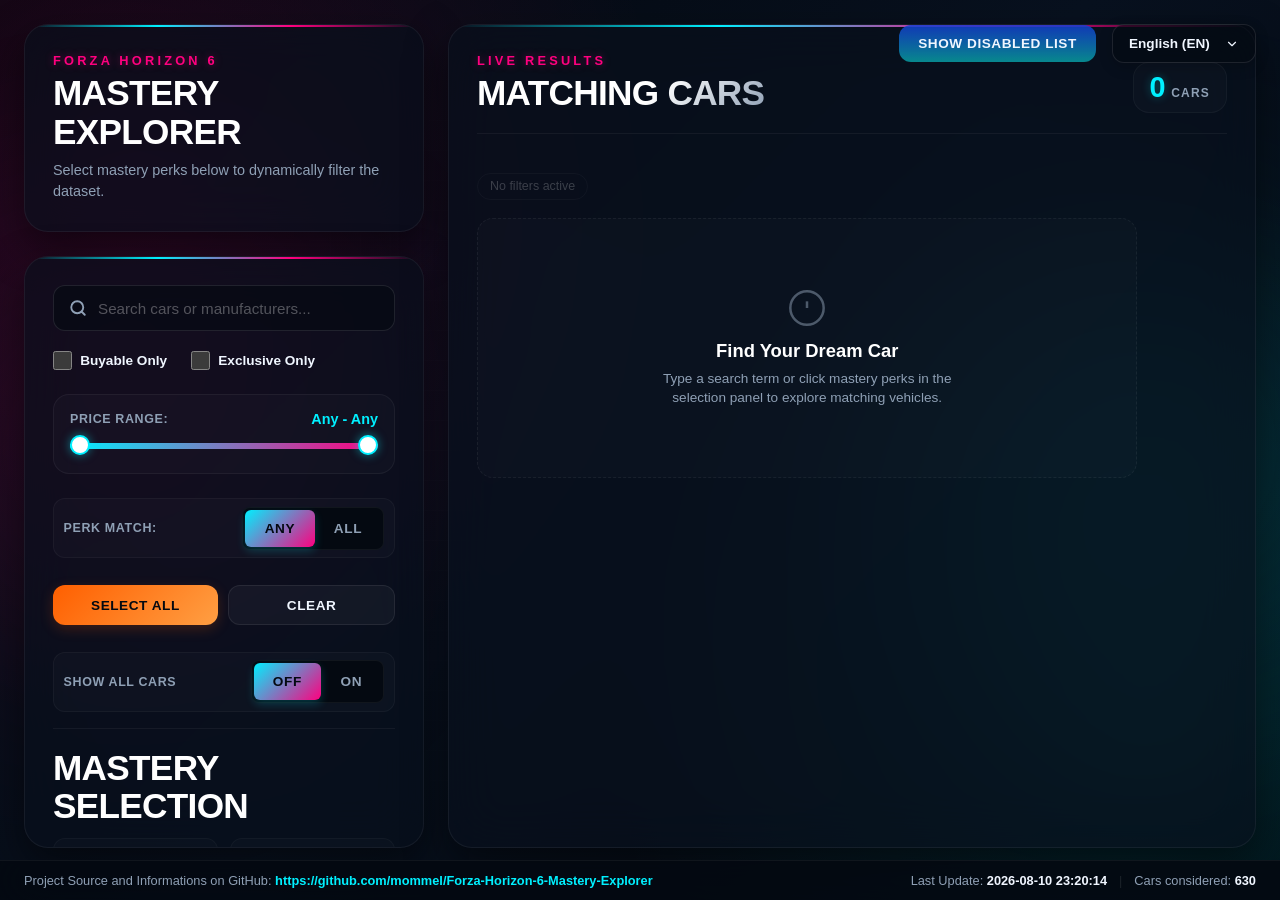
==== index.html @ d66e8a47 "data updated" ====
<!DOCTYPE html>
<html lang="en">

<head>
  <meta charset="UTF-8">
  <meta name="viewport" content="width=device-width, initial-scale=1.0">
  <title data-i18n="ui.appTitle">Forza Horizon 6 Mastery Explorer</title>
  <script>
    (function () {
      var isMobileUA = /Mobi|Android|iPhone|iPad|iPod/i.test(navigator.userAgent);
      var isMobilePage = window.location.pathname.indexOf('index_mobile.html') !== -1;

      var searchParams = new URLSearchParams(window.location.search);
      if (searchParams.has('forceDesktop')) {
        sessionStorage.setItem('forceMode', 'desktop');
      } else if (searchParams.has('forceMobile')) {
        sessionStorage.setItem('forceMode', 'mobile');
      }
      var forceMode = sessionStorage.getItem('forceMode');

      if (isMobileUA && !isMobilePage && forceMode !== 'desktop') {
        var newUrl = window.location.pathname;
        if (newUrl.indexOf('index.html') !== -1) {
          newUrl = newUrl.replace('index.html', 'index_mobile.html');
        } else {
          newUrl = newUrl + (newUrl.endsWith('/') ? '' : '/') + 'index_mobile.html';
        }
        window.location.replace(newUrl + window.location.search);
      } else if (!isMobileUA && isMobilePage && forceMode !== 'mobile') {
        var newUrl = window.location.pathname.replace('index_mobile.html', 'index.html');
        window.location.replace(newUrl + window.location.search);
      }
    })();
  </script>
  <style>
:root {
  color-scheme: dark;
  --bg: #040911;
  --bg-panel: rgba(8, 16, 28, 0.65);
  --bg-card: rgba(14, 28, 48, 0.45);
  --bg-tile: rgba(20, 38, 64, 0.5);
  --border-light: rgba(0, 240, 255, 0.1);
  --border-strong: rgba(0, 240, 255, 0.25);
  --text: #f0f6ff;
  --muted: #8fa0b5;
  --neon-orange: #ff5f00;
  --neon-orange-rgb: 255, 95, 0;
  --neon-cyan: #00f0ff;
  --neon-cyan-rgb: 0, 240, 255;
  --neon-pink: #ff007f;
  --neon-pink-rgb: 255, 0, 127;
  --gold: #ffcc00;

  --shadow: 0 16px 40px rgba(0, 0, 0, 0.5);
  --neon-glow-cyan: 0 0 15px rgba(0, 240, 255, 0.35);
  --neon-glow-orange: 0 0 15px rgba(255, 95, 0, 0.35);
  --neon-glow-pink: 0 0 15px rgba(255, 0, 127, 0.35);

  --radius-xl: 24px;
  --radius-lg: 16px;
  --radius-md: 12px;
  --radius-sm: 8px;
  --selection-width: 400px;
  --card-padding: 1.15rem;
  --mastery-width: 170px;
  --card-width: calc(var(--mastery-width) + (var(--card-padding) * 2));
}

* {
  box-sizing: border-box;
  margin: 0;
  padding: 0;
}

body {
  font-family: 'Inter', -apple-system, BlinkMacSystemFont, "Segoe UI", Roboto, sans-serif;
  background-color: var(--bg);
  background-image:
    radial-gradient(circle at 10% 20%, rgba(255, 0, 127, 0.12) 0%, transparent 40%),
    radial-gradient(circle at 90% 80%, rgba(0, 240, 255, 0.12) 0%, transparent 40%),
    linear-gradient(135deg, #03070d 0%, #08111f 50%, #03070d 100%);
  color: var(--text);
  height: 100vh;
  min-height: 100vh;
  overflow: hidden;
  position: relative;
  display: flex;
  flex-direction: column;
}

/* Carbon grid texture background */
body::before {
  content: "";
  position: fixed;
  inset: 0;
  background:
    linear-gradient(rgba(255, 255, 255, 0.015) 1px, transparent 1px),
    linear-gradient(90deg, rgba(255, 255, 255, 0.015) 1px, transparent 1px);
  background-size: 30px 30px;
  mask-image: radial-gradient(circle at center, black, transparent 80%);
  pointer-events: none;
  z-index: 1;
}

/* Ambient glow blobs */
.background-glow {
  position: fixed;
  width: 45rem;
  height: 45rem;
  border-radius: 50%;
  filter: blur(100px);
  opacity: 0.25;
  pointer-events: none;
  z-index: 0;
  animation: float-glow 20s infinite alternate ease-in-out;
}

.background-glow-left {
  left: -15rem;
  top: 10%;
  background: radial-gradient(circle, rgba(255, 0, 127, 0.5) 0%, transparent 70%);
}

.background-glow-right {
  right: -15rem;
  bottom: 10%;
  background: radial-gradient(circle, rgba(0, 240, 255, 0.5) 0%, transparent 70%);
  animation-delay: -10s;
}

@keyframes float-glow {
  0% {
    transform: translate(0, 0) scale(1);
  }

  100% {
    transform: translate(50px, 30px) scale(1.1);
  }
}

/* Main Layout Shell */
.app-shell {
  position: relative;
  z-index: 2;
  display: grid;
  grid-template-columns: var(--selection-width) minmax(0, 1fr);
  gap: 1.5rem;
  flex: 1;
  min-height: 0;
  padding: 1.5rem 1.5rem 0.75rem 1.5rem;
  box-sizing: border-box;
}

/* Glassmorphic Panel Design */
.panel {
  position: relative;
  background: var(--bg-panel);
  backdrop-filter: blur(25px);
  -webkit-backdrop-filter: blur(25px);
  border: 1px solid rgba(255, 255, 255, 0.06);
  border-radius: var(--radius-xl);
  box-shadow: var(--shadow);
  overflow: hidden;
  display: flex;
  flex-direction: column;
  height: 100%;
  min-height: 0;
}

/* Premium gradient top-glow line on panels */
.panel::before {
  content: "";
  position: absolute;
  top: 0;
  left: 0;
  right: 0;
  height: 2px;
  background: linear-gradient(90deg, transparent, var(--neon-cyan), var(--neon-pink), transparent);
  pointer-events: none;
}

.head-panel {
  padding: 1.75rem;
  height: auto;
}

.head-panel .panel-header {
  margin-bottom: 0;
}

.selection-panel {
  padding: 1.75rem;
}

.output-panel {
  padding: 1.75rem 1.75rem 1.5rem 1.75rem;
}

@media (min-width: 981px) {
  .app-shell {
    grid-template-rows: auto minmax(0, 1fr);
  }
  .head-panel {
    grid-column: 1;
    grid-row: 1;
  }
  .selection-panel {
    grid-column: 1;
    grid-row: 2;
  }
  .output-panel {
    grid-column: 2;
    grid-row: 1 / span 2;
  }
}

/* Typography */
.panel-header {
  margin-bottom: 1.25rem;
}

.eyebrow {
  font-family: 'Outfit', sans-serif;
  font-size: 0.8rem;
  font-weight: 800;
  text-transform: uppercase;
  letter-spacing: 0.25em;
  color: var(--neon-pink);
  margin-bottom: 0.4rem;
  text-shadow: 0 0 8px rgba(255, 0, 127, 0.4);
}

h1,
h2 {
  font-family: 'Outfit', sans-serif;
  font-weight: 900;
  font-size: 2.2rem;
  line-height: 1.1;
  letter-spacing: -0.02em;
  text-transform: uppercase;
  background: linear-gradient(135deg, #ffffff 60%, var(--muted));
  -webkit-background-clip: text;
  -webkit-text-fill-color: transparent;
}

.panel-copy {
  font-size: 0.9rem;
  color: var(--muted);
  line-height: 1.5;
  margin-top: 0.5rem;
}

/* Search Bar styling */
.search-container {
  position: relative;
  margin-bottom: 1.25rem;
}

.search-container input {
  width: 100%;
  padding: 0.85rem 1rem 0.85rem 2.75rem;
  border-radius: var(--radius-md);
  border: 1px solid rgba(255, 255, 255, 0.1);
  background: rgba(4, 9, 17, 0.6);
  color: var(--text);
  font-family: inherit;
  font-size: 0.95rem;
  transition: all 0.25s ease;
}

.search-container input:focus {
  outline: none;
  border-color: var(--neon-cyan);
  box-shadow: 0 0 0 1px var(--neon-cyan), 0 0 15px rgba(0, 240, 255, 0.15);
  background: rgba(8, 16, 28, 0.8);
}

.search-container input::placeholder {
  color: rgba(255, 255, 255, 0.3);
}

.search-icon {
  position: absolute;
  left: 1rem;
  top: 50%;
  transform: translateY(-50%);
  color: var(--muted);
  pointer-events: none;
  transition: color 0.25s ease;
}

.search-container input:focus+.search-icon {
  color: var(--neon-cyan);
  filter: drop-shadow(0 0 4px rgba(0, 240, 255, 0.4));
}

/* Toolbar Controls Section */
.toolbar-section {
  display: flex;
  flex-direction: column;
  gap: 0.85rem;
  margin-bottom: 1.25rem;
  padding-bottom: 1rem;
  border-bottom: 1px solid rgba(255, 255, 255, 0.05);
}

/* Filter Mode Toggle (ANY vs ALL) */
.filter-mode-container {
  display: flex;
  justify-content: space-between;
  align-items: center;
  background: rgba(255, 255, 255, 0.02);
  border: 1px solid rgba(255, 255, 255, 0.04);
  padding: 0.45rem 0.6rem;
  border-radius: var(--radius-md);
}

.mode-label {
  font-family: 'Outfit', sans-serif;
  font-weight: 700;
  font-size: 0.78rem;
  text-transform: uppercase;
  color: var(--muted);
  letter-spacing: 0.05em;
}

.toggle-group {
  display: flex;
  background: #040911;
  padding: 2px;
  border-radius: var(--radius-sm);
  border: 1px solid rgba(255, 255, 255, 0.05);
}

.toggle-button {
  background: transparent;
  border: none;
  color: var(--muted);
  padding: 0.7rem 1.2rem;
  font-family: 'Outfit', sans-serif;
  font-weight: 800;
  font-size: 0.85rem;
  text-transform: uppercase;
  letter-spacing: 0.05em;
  border-radius: calc(var(--radius-sm) - 2px);
  cursor: pointer;
  transition: all 0.2s cubic-bezier(0.4, 0, 0.2, 1);
}

.toggle-button.active {
  background: linear-gradient(135deg, var(--neon-cyan), var(--neon-pink));
  color: #040911;
  box-shadow: 0 4px 10px rgba(0, 240, 255, 0.2);
}

/* Selection Buttons (Select All / Clear) */
.selection-toolbar {
  display: flex;
  gap: 0.65rem;
}

.toolbar-button {
  flex: 1;
  border: none;
  outline: none;
  font-family: 'Outfit', sans-serif;
  font-weight: 800;
  font-size: 0.85rem;
  text-transform: uppercase;
  letter-spacing: 0.04em;
  padding: 0.7rem;
  border-radius: var(--radius-md);
  cursor: pointer;
  transition: all 0.2s ease;
  background: linear-gradient(135deg, var(--neon-orange), #ff9f43);
  color: #040911;
  box-shadow: 0 4px 14px rgba(255, 95, 0, 0.2);
}

.toolbar-button:hover {
  transform: translateY(-1.5px);
  box-shadow: 0 6px 18px rgba(255, 95, 0, 0.35);
}

.toolbar-button-secondary {
  background: rgba(255, 255, 255, 0.04);
  border: 1px solid rgba(255, 255, 255, 0.08);
  color: var(--text);
  box-shadow: none;
}

.toolbar-button-secondary:hover {
  background: rgba(255, 255, 255, 0.08);
  border-color: rgba(255, 255, 255, 0.15);
  box-shadow: none;
}

/* Selection Stats Grid */
.selection-stats {
  display: flex;
  gap: 0.75rem;
  margin-bottom: 1.25rem;
}

.stat-chip {
  flex: 1;
  padding: 0.65rem 0.85rem;
  border-radius: var(--radius-md);
  border: 1px solid rgba(255, 255, 255, 0.03);
  background: rgba(255, 255, 255, 0.015);
  display: flex;
  flex-direction: column;
}

.stat-label {
  font-size: 0.75rem;
  color: var(--muted);
  margin-bottom: 0.15rem;
}

.stat-chip strong {
  font-family: 'Outfit', sans-serif;
  font-size: 1.4rem;
  font-weight: 800;
  color: var(--text);
}

/* Perk Selection Icons Grid */
.icon-grid {
  display: grid;
  grid-template-columns: repeat(2, minmax(0, 1fr));
  gap: 0.75rem;
  flex: 1 1 0%;
  min-height: 0;
  overflow-y: auto;
  padding-right: 0.5rem;
  align-content: start;
}

.icon-button {
  position: relative;
  display: flex;
  flex-direction: column;
  border: 1px solid rgba(255, 255, 255, 0.04);
  border-radius: var(--radius-lg);
  background: var(--bg-card);
  color: var(--text);
  text-align: left;
  padding: 0.75rem;
  cursor: pointer;
  transition: all 0.25s cubic-bezier(0.4, 0, 0.2, 1);
  animation: slide-in-element 0.4s ease both;
  touch-action: manipulation;
  -webkit-tap-highlight-color: transparent;
}

.icon-button::before {
  content: "";
  position: absolute;
  inset: 0;
  border-radius: inherit;
  border: 1px solid transparent;
  pointer-events: none;
  transition: all 0.25s ease;
}

@media (hover: hover) {
  .icon-button:hover {
    transform: translateY(-2px);
    background: rgba(20, 38, 64, 0.35);
    box-shadow: 0 8px 24px rgba(0, 0, 0, 0.3);
  }

  .icon-button:hover::before {
    border-color: rgba(0, 240, 255, 0.2);
  }
}

.icon-button:active {
  transform: scale(0.98);
}

.icon-button:active::before {
  border-color: rgba(255, 95, 0, 0.5);
}

/* Active buttons in Left Selection grid */
.icon-button.active {
  background: linear-gradient(180deg, rgba(255, 95, 0, 0.12), rgba(255, 0, 127, 0.05)), var(--bg-card);
  box-shadow: 0 10px 25px rgba(255, 95, 0, 0.15);
}

.icon-button.active::before {
  border-color: var(--neon-orange);
}

.icon-button img {
  width: 100%;
  aspect-ratio: 1;
  object-fit: contain;
  border-radius: var(--radius-md);
  background: linear-gradient(180deg, rgba(255, 94, 0, 0.719), rgba(255, 0, 128, 0.61)), var(--bg-card);
  border: 1px solid rgba(255, 255, 255, 0.03);
  padding: 0.5rem;
  transition: transform 0.25s ease;
}

@media (hover: hover) {
  .icon-button:hover img {
    transform: scale(1.04);
  }
}

.icon-button.active img {
  border-color: rgba(255, 95, 0, 0.25);
  box-shadow: var(--neon-glow-orange);
}

.icon-copy {
  display: flex;
  justify-content: center;
  text-align: center;
  margin-top: 0.65rem;
  width: 100%;
}

.icon-copy>div {
  display: flex;
  flex-direction: column;
  align-items: center;
  width: 100%;
}

.icon-title {
  display: block;
  font-size: 0.82rem;
  font-weight: 700;
  line-height: 1.25;
  color: var(--text);
  min-height: 2.1rem;
  text-align: center;
}

.icon-meta {
  display: inline-block;
  margin-top: 0.4rem;
  padding: 0.15rem 0.5rem;
  border-radius: 99px;
  background: rgba(255, 255, 255, 0.03);
  border: 1px solid rgba(255, 255, 255, 0.05);
  color: var(--muted);
  font-size: 0.68rem;
  font-weight: 600;
}

.icon-button.active .icon-meta {
  background: rgba(255, 95, 0, 0.15);
  border-color: rgba(255, 95, 0, 0.2);
  color: #ffd8c2;
}

/* Output Panel Header & Stats */
.output-header {
  display: flex;
  justify-content: space-between;
  align-items: flex-end;
  gap: 1rem;
  border-bottom: 1px solid rgba(255, 255, 255, 0.05);
  padding-bottom: 1.25rem;
}

.results-summary {
  display: flex;
  align-items: baseline;
  gap: 0.35rem;
  background: rgba(255, 255, 255, 0.02);
  border: 1px solid rgba(255, 255, 255, 0.04);
  padding: 0.5rem 1rem;
  border-radius: var(--radius-lg);
}

.results-summary span {
  font-family: 'Outfit', sans-serif;
  font-size: 1.8rem;
  font-weight: 900;
  color: var(--neon-cyan);
  text-shadow: 0 0 10px rgba(0, 240, 255, 0.3);
}

.results-summary small {
  font-family: 'Outfit', sans-serif;
  font-size: 0.75rem;
  font-weight: 700;
  text-transform: uppercase;
  color: var(--muted);
  letter-spacing: 0.1em;
}

/* Filter Chips Area */
.active-filters {
  display: flex;
  flex-wrap: wrap;
  gap: 0.45rem;
  margin: 1rem 0;
  min-height: 2rem;
  align-items: center;
}

.filter-chip {
  display: inline-flex;
  align-items: center;
  gap: 0.45rem;
  padding: 0.35rem 0.75rem;
  border-radius: 99px;
  font-size: 0.78rem;
  font-weight: 600;
  font-family: inherit;
  border: 1px solid transparent;
  transition: all 0.2s ease;
}

.filter-chip.empty-hint {
  background: transparent;
  border-color: rgba(255, 255, 255, 0.03);
  color: rgba(255, 255, 255, 0.2);
  font-weight: 400;
}

.filter-chip.active-chip {
  background: rgba(0, 240, 255, 0.06);
  border-color: rgba(0, 240, 255, 0.15);
  color: #d1f8ff;
  cursor: pointer;
}

.filter-chip.search-chip {
  background: rgba(255, 0, 127, 0.06);
  border-color: rgba(255, 0, 127, 0.15);
  color: #ffdceb;
}

.filter-chip.active-chip:hover {
  background: rgba(0, 240, 255, 0.15);
  border-color: rgba(0, 240, 255, 0.3);
  transform: translateY(-1px);
}

.filter-chip.search-chip:hover {
  background: rgba(255, 0, 127, 0.15);
  border-color: rgba(255, 0, 127, 0.3);
}

.remove-filter-btn {
  font-size: 1rem;
  font-weight: bold;
  color: var(--muted);
  display: inline-block;
  line-height: 1;
}

.filter-chip.active-chip:hover .remove-filter-btn {
  color: #ffffff;
}

/* Results Grid Scroll Container */
.results-grid {
  display: grid;
  grid-template-columns: repeat(auto-fill, var(--card-width));
  gap: 1.25rem;
  flex: 1 1 0%;
  min-height: 0;
  overflow-y: auto;
  padding-right: 0.5rem;
  align-content: start;
}

.manufacturer-header {
  grid-column: 1 / -1;
  margin-top: 2.25rem;
  margin-bottom: 1.25rem;
  display: flex;
  flex-direction: column;
  gap: 0.5rem;
}

.manufacturer-header:first-of-type {
  margin-top: 0.75rem;
}

.manufacturer-title {
  font-family: 'Outfit', sans-serif;
  font-size: 2rem;
  font-weight: 900;
  text-transform: uppercase;
  color: #ffffff;
}

.manufacturer-underline {
  height: 8px;
  background-color: #ffffff;
  width: calc(3 * var(--card-width) + 2.5rem);
  max-width: 100%;
  border-radius: 4px;
}

/* Car Cards */
.car-card {
  display: flex;
  flex-direction: column;
  justify-content: space-between;
  width: var(--card-width);
  border-radius: var(--radius-lg);
  border: 1px solid rgba(255, 255, 255, 0.04);
  background: linear-gradient(180deg, rgba(255, 255, 255, 0.02) 0%, transparent 100%), var(--bg-card);
  padding: var(--card-padding);
  position: relative;
  transition: all 0.25s cubic-bezier(0.4, 0, 0.2, 1);
  animation: slide-in-element 0.35s ease both;
  box-sizing: border-box;
}

.car-card::before {
  content: "";
  position: absolute;
  inset: 0;
  border-radius: inherit;
  border: 1px solid transparent;
  pointer-events: none;
  transition: all 0.25s ease;
}

.car-card:hover {
  transform: scale(1.02);
  box-shadow: 0 12px 30px rgba(0, 0, 0, 0.4);
  background: var(--bg-tile);
}

.car-card:hover::before {
  border-color: rgba(255, 255, 255, 0.08);
}

/* Layout split inside car card */
.car-card-info {
  margin-bottom: 1.15rem;
}

.car-year {
  font-family: 'Outfit', sans-serif;
  font-weight: 800;
  font-size: 0.85rem;
  color: #ffd8c2;
  text-align: right;
  margin-top: 0.35rem;
}

.car-name {
  font-family: 'Outfit', sans-serif;
  font-weight: 700;
  font-size: 1.15rem;
  letter-spacing: -0.01em;
  color: #ffffff;
  line-height: 1.25;
}

/* Mastery grid section inside card */
.car-masteries-container {
  border-top: 1px solid rgba(255, 255, 255, 0.05);
  padding-top: 0.85rem;
}

.mastery-grid-title {
  font-family: 'Outfit', sans-serif;
  font-size: 0.68rem;
  font-weight: 800;
  text-transform: uppercase;
  color: var(--muted);
  letter-spacing: 0.08em;
  margin-bottom: 0.65rem;
}

/* 4x4 interactive grid style */
.car-masteries {
  display: grid;
  grid-template-columns: repeat(4, minmax(0, 1fr));
  gap: 6px;
  width: var(--mastery-width);
}

.mastery-slot {
  aspect-ratio: 1;
  border-radius: var(--radius-sm);
  display: flex;
  align-items: center;
  justify-content: center;
  position: relative;
  transition: all 0.2s cubic-bezier(0.4, 0, 0.2, 1);
  box-sizing: border-box;
  min-width: 0;
  overflow: hidden;
}

.mastery-slot.empty-slot {
  background: rgba(255, 255, 255, 0.01);
  border: 1px dashed rgba(255, 255, 255, 0.04);
}

.mastery-slot.empty-slot .empty-dot {
  width: 3px;
  height: 3px;
  background-color: rgba(255, 255, 255, 0.1);
  border-radius: 50%;
}

.mastery-slot.occupied {
  background: rgba(255, 255, 255, 0.85);
  border: 1px solid rgba(255, 255, 255, 0.3);
  cursor: pointer;
  box-shadow: inset 0 1px 2px rgba(255, 255, 255, 0.5), 0 2px 4px rgba(0, 0, 0, 0.1);
}

.mastery-slot.occupied img {
  width: 80%;
  height: 80%;
  object-fit: contain;
  padding: 2px;
  opacity: 0.8;
  transition: all 0.2s ease;
}

/* Highlight matching perks */
.mastery-slot.occupied.active {
  background: #ffd8c2;
  border-color: var(--neon-orange);
  box-shadow: 0 0 12px rgba(255, 95, 0, 0.4), inset 0 1px 2px rgba(255, 255, 255, 0.6);
}

.mastery-slot.occupied.active img {
  opacity: 1;
}

.mastery-slot.occupied:hover {
  transform: scale(1.12);
  z-index: 5;
  background: #ffffff;
  border-color: rgba(255, 255, 255, 0.5);
  box-shadow: 0 4px 10px rgba(0, 0, 0, 0.2);
}

.mastery-slot.occupied.active:hover {
  background: #ffc4a3;
  border-color: var(--neon-orange);
  box-shadow: 0 0 16px rgba(255, 95, 0, 0.6);
}

.mastery-slot.occupied:hover img {
  opacity: 1;
}

.asset-missing {
  opacity: 0.15;
}

/* Empty Welcoming State */
.empty-state {
  grid-column: 1 / -1;
  display: flex;
  align-items: center;
  justify-content: center;
  text-align: center;
  min-height: 260px;
  background: rgba(255, 255, 255, 0.015);
  border: 1px dashed rgba(255, 255, 255, 0.06);
  border-radius: var(--radius-lg);
  padding: 2rem;
}

.empty-state-content {
  display: flex;
  flex-direction: column;
  align-items: center;
  max-width: 320px;
}

.empty-state-icon {
  margin-bottom: 0.75rem;
  width: 40px;
  height: 40px;
  color: var(--muted);
  opacity: 0.5;
}

.empty-state strong {
  font-family: 'Outfit', sans-serif;
  font-size: 1.15rem;
  font-weight: 700;
  margin-bottom: 0.4rem;
  color: #ffffff;
}

.empty-state p {
  color: var(--muted);
  font-size: 0.85rem;
  line-height: 1.45;
}

/* Scrollbar Customization */
::-webkit-scrollbar {
  width: 6px;
  height: 6px;
}

::-webkit-scrollbar-thumb {
  background: rgba(255, 255, 255, 0.06);
  border-radius: 99px;
  border: 1px solid transparent;
  background-clip: padding-box;
}

::-webkit-scrollbar-thumb:hover {
  background: rgba(0, 240, 255, 0.2);
  border-radius: 99px;
}

::-webkit-scrollbar-track {
  background: transparent;
}

/* Animations */
@keyframes slide-in-element {
  from {
    opacity: 0;
    transform: translateY(15px);
  }

  to {
    opacity: 1;
    transform: translateY(0);
  }
}

/* Responsive Styles */
@media (max-width: 980px) {
  body {
    overflow: auto;
    height: auto;
  }

  .app-shell {
    grid-template-columns: 1fr;
    height: auto;
    max-height: none;
    padding: 1rem;
    gap: 1rem;
    flex: none;
  }

  .panel {
    height: auto;
    min-height: 0;
  }

  .selection-panel {
    max-height: none;
  }

  .icon-grid {
    max-height: 400px;
    overflow-y: auto;
  }

  .results-grid {
    max-height: 600px;
    overflow-y: auto;
  }

  .app-footer {
    flex-direction: column;
    gap: 0.75rem;
    text-align: center;
    padding: 1.25rem 1rem;
  }
}

@media (max-width: 600px) {
  .app-shell {
    padding: 0.75rem;
  }

  .selection-panel,
  .output-panel {
    padding: 1.25rem;
  }

  h1,
  h2 {
    font-size: 1.8rem;
  }

  .icon-grid {
    grid-template-columns: 1fr;
  }

  .results-grid {
    grid-template-columns: 1fr;
  }

  .toolbar-section {
    flex-direction: column;
  }
}

/* Footer styling */
.app-footer {
  position: relative;
  z-index: 3;
  width: 100%;
  padding: 0.75rem 1.5rem;
  background: rgba(4, 9, 17, 0.85);
  backdrop-filter: blur(25px);
  -webkit-backdrop-filter: blur(25px);
  border-top: 1px solid rgba(255, 255, 255, 0.05);
  display: flex;
  justify-content: space-between;
  align-items: center;
  font-size: 0.8rem;
  color: var(--muted);
  box-sizing: border-box;
  font-family: 'Outfit', sans-serif;
}

.app-footer a {
  color: var(--neon-cyan);
  text-decoration: none;
  font-weight: 700;
  transition: all 0.2s ease;
}

.app-footer a:hover {
  color: var(--neon-pink);
  text-shadow: 0 0 8px rgba(255, 0, 127, 0.5);
}

.footer-right {
  display: flex;
  align-items: center;
  gap: 0.75rem;
}

.footer-separator {
  color: rgba(255, 255, 255, 0.1);
}

.footer-right strong {
  color: var(--text);
}

.language-select-container {
  position: absolute;
  top: 1.5rem;
  right: 1.5rem;
  z-index: 100;
  display: flex;
  align-items: center;
  gap: 1rem;
}

.language-select-container select {
  background: rgba(4, 9, 17, 0.6);
  color: var(--text);
  border: 1px solid rgba(255, 255, 255, 0.1);
  padding: 0.7rem 1rem;
  border-radius: var(--radius-md);
  font-family: inherit;
  font-size: 0.85rem;
  font-weight: 600;
  cursor: pointer;
  outline: none;
  transition: all 0.25s ease;
  box-shadow: 0 4px 14px rgba(0, 0, 0, 0.2);
  appearance: none;
  -webkit-appearance: none;
  -moz-appearance: none;
  background-image: url("data:image/svg+xml;charset=UTF-8,%3Csvg xmlns='http://www.w3.org/2000/svg' viewBox='0 0 24 24' fill='none' stroke='%23f0f6ff' stroke-width='2' stroke-linecap='round' stroke-linejoin='round'%3E%3Cpolyline points='6 9 12 15 18 9'%3E%3C/polyline%3E%3C/svg%3E");
  background-repeat: no-repeat;
  background-position: right 1rem center;
  background-size: 1em;
  padding-right: 2.5rem;
}

.language-select-container select:focus {
  border-color: var(--neon-cyan);
  box-shadow: 0 0 0 1px var(--neon-cyan), 0 0 15px rgba(0, 240, 255, 0.15);
  background-color: rgba(8, 16, 28, 0.8);
}

/* Disabled Cars Overlay */
.panel-overlay {
  position: fixed;
  inset: 0;
  background: rgba(0, 0, 0, 0.6);
  backdrop-filter: blur(5px);
  -webkit-backdrop-filter: blur(5px);
  z-index: 100;
}

/* Hide Car Button */
.hide-car-btn {
  background: none;
  border: none;
  color: var(--muted);
  cursor: pointer;
  padding: 0.2rem;
  display: flex;
  align-items: center;
  justify-content: center;
  transition: all 0.2s ease;
}

.hide-car-btn:hover {
  color: var(--neon-pink);
  transform: scale(1.1);
}

.disabled-car-item {
  display: flex;
  align-items: center;
  justify-content: space-between;
  padding: 0.75rem 1rem;
  background: rgba(255, 255, 255, 0.03);
  border: 1px solid rgba(255, 255, 255, 0.05);
  border-radius: var(--radius-sm);
}

.disabled-car-item .unhide-btn {
  background: none;
  border: none;
  color: var(--muted);
  cursor: pointer;
  padding: 0.3rem;
  display: flex;
  align-items: center;
  justify-content: center;
  transition: all 0.2s ease;
}

.disabled-car-item .unhide-btn:hover {
  color: var(--neon-cyan);
  transform: scale(1.1);
}

.button-show-disabled-list {
  padding: 0.7rem 1.2rem;
  font-family: 'Outfit', sans-serif;
  font-weight: 800;
  font-size: 0.85rem;
  text-transform: uppercase;
  letter-spacing: 0.04em;
  border: none;
  border-radius: var(--radius-md);
  cursor: pointer;
  transition: all 0.2s ease;
  background: linear-gradient(180deg, rgba(19, 71, 241, 0.719), rgba(7, 209, 209, 0.61)), var(--bg-card);
  color: var(--text);
}

.button-show-disabled-list:hover {
  background: linear-gradient(180deg, rgba(19, 171, 241, 0.719), rgba(185, 60, 60, 0.61)), var(--bg-card);
  transform: translateY(-1.5px);
  box-shadow: 0 6px 18px rgba(19, 171, 241, 0.35);
}

/* --- Mobile Improvements --- */

/* Touch Action & Hover Fixes */
.icon-button,
.mastery-slot.occupied,
.filter-chip {
  touch-action: manipulation;
}

@media (hover: none) {
  .icon-button:hover {
    transform: none;
    background: var(--bg-card);
    box-shadow: none;
  }

  .icon-button:hover::before {
    border-color: transparent;
  }

  .icon-button:hover img {
    transform: none;
  }

  .icon-button:active {
    transform: scale(0.96);
  }

  .mastery-slot.occupied:hover {
    transform: none;
    background: rgba(255, 255, 255, 0.85);
    border-color: rgba(255, 255, 255, 0.3);
    box-shadow: inset 0 1px 2px rgba(255, 255, 255, 0.5), 0 2px 4px rgba(0, 0, 0, 0.1);
    z-index: 1;
  }

  .mastery-slot.occupied.active:hover {
    background: #ffd8c2;
    border-color: var(--neon-orange);
    box-shadow: 0 0 12px rgba(255, 95, 0, 0.4), inset 0 1px 2px rgba(255, 255, 255, 0.6);
  }

  .mastery-slot.occupied:active {
    transform: scale(0.92);
  }
}

/* Mastery Selection Title */
.mastery-selection-header {
  position: relative;
  margin-top: 0;
  padding-top: 0;
}

.mastery-selection-title {
  margin-bottom: 0.75rem;
}

/* Burger Menu Desktop (Hidden) */
.burger-menu-toggle {
  display: none !important;
}

.drawer-overlay {
  display: none !important;
}

.mobile-drawer {
  display: none !important;
}

/* Mobile Layout Overrides */
@media (max-width: 980px) {

  .app-shell {
    position: absolute;
    top: 0;
    left: 0;
    width: 100%;
    height: 100vh;
    padding: 0;
    gap: 0;
    overflow: hidden;
  }

  .burger-menu-toggle {
    display: flex !important;
    position: fixed;
    top: 1.2rem;
    right: 1.2rem;
    z-index: 90;
    background: var(--bg-panel);
    border: 1px solid rgba(255, 255, 255, 0.1);
    border-radius: var(--radius-sm);
    color: var(--text);
    padding: 0.5rem;
    cursor: pointer;
    box-shadow: var(--shadow);
    backdrop-filter: blur(10px);
  }

  /* Mobile Drawer */
  .drawer-overlay {
    display: block !important;
    position: fixed;
    inset: 0;
    background: rgba(0, 0, 0, 0.7);
    backdrop-filter: blur(5px);
    z-index: 105;
    opacity: 0;
    pointer-events: none;
    transition: opacity 0.3s ease;
  }

  .drawer-overlay.open {
    opacity: 1;
    pointer-events: auto;
  }

  .mobile-drawer {
    display: flex !important;
    flex-direction: column;
    position: fixed;
    top: 0;
    left: 0;
    bottom: 0;
    width: 85%;
    max-width: 350px;
    background: var(--bg-panel);
    border-right: 1px solid rgba(255, 255, 255, 0.1);
    z-index: 110;
    transform: translateX(-100%);
    transition: transform 0.3s cubic-bezier(0.4, 0, 0.2, 1);
    box-shadow: var(--shadow);
    backdrop-filter: blur(25px);
  }

  .mobile-drawer.open {
    transform: translateX(0);
  }

  .drawer-header {
    display: flex;
    justify-content: space-between;
    align-items: center;
    padding: 1.5rem;
    border-bottom: 1px solid rgba(255, 255, 255, 0.05);
  }

  .close-drawer-btn {
    background: none;
    border: none;
    color: var(--muted);
    font-size: 2rem;
    cursor: pointer;
    line-height: 1;
  }

  .drawer-content {
    flex: 1;
    overflow-y: auto;
    padding: 1.5rem;
    display: flex;
    flex-direction: column;
    gap: 1.5rem;
  }

  .drawer-content .language-select-container {
    position: relative;
    top: 0;
    right: 0;
    display: flex;
    flex-direction: column;
    gap: 1rem;
    margin-bottom: 1rem;
  }

  .drawer-content .language-select-container select {
    width: 100%;
  }

  .drawer-content .app-footer {
    background: transparent;
    border: none;
    padding: 0;
    backdrop-filter: none;
    align-items: flex-start;
    text-align: left;
    margin-top: auto;
  }

  .drawer-content .footer-right {
    flex-direction: column;
    align-items: flex-start;
    gap: 0.5rem;
  }

  .drawer-content .footer-separator {
    display: none;
  }

  /* Accordion Panel Layout */
  .panel {
    border-radius: 0;
    border-left: none;
    border-right: none;
    border-bottom: 1px solid rgba(255, 255, 255, 0.1);
    transition: all 0.3s ease;
  }

  /* Collapsed panel state */
  .panel.mobile-collapsed {
    flex: none;
    cursor: pointer;
    background: rgba(8, 16, 28, 0.9);
  }

  .head-panel {
    height: auto !important;
    padding: 1.25rem;
    overflow-y: visible;
    min-height: 0;
  }

  /* Output Panel Collapsed */
  .output-panel.mobile-collapsed {
    height: auto !important;
    min-height: 0;
    overflow: hidden;
  }

  .output-panel.mobile-collapsed .panel-header {
    margin-bottom: 0;
    padding-top: 2rem;
  }

  .output-panel.mobile-collapsed .panel-copy,
  .output-panel.mobile-collapsed #results,
  #active-filters {
    display: none !important;
  }

  /* Selection Panel Collapsed */
  .selection-panel.mobile-collapsed {
    height: auto !important;
    min-height: 0;
    padding-bottom: 0.1rem !important;
  }

  .selection-panel.mobile-collapsed .selection-stats,
  .selection-panel.mobile-collapsed .property-filters,
  .selection-panel.mobile-collapsed .price-range-container,
  .selection-panel.mobile-collapsed #icon-grid {
    display: none !important;
  }

  .selection-panel.mobile-collapsed .mastery-selection-header {
    margin-bottom: 0;
    padding-bottom: 1.5rem;
  }


  /* Expanded panel state */
  .panel.mobile-expanded {
    flex: 1;
    overflow-y: auto;
  }

  /* Grid sizing */
  .icon-grid {
    grid-template-columns: repeat(3, 1fr) !important;
    max-height: none;
    overflow-y: visible;
  }

  .results-grid {
    grid-template-columns: minmax(0, 1fr) !important;
    max-height: none;
    overflow-y: visible;
    overflow-x: hidden;
    padding-right: 0 !important;
    width: 100%;
  }

  .car-card {
    width: 100%;
    max-width: 100%;
    padding: 1rem;
    box-sizing: border-box;
    min-width: 0;
  }

  .car-card-info {
    min-width: 0;
  }

  .car-name {
    white-space: normal !important;
    /* Allow wrapping so it doesn't force width */
    word-break: break-word;
  }

  .car-masteries-container {
    width: 100%;
    min-width: 0;
  }

  .car-masteries {
    grid-template-columns: repeat(8, minmax(0, 1fr)) !important;
    width: 100% !important;
    max-width: 100%;
    gap: 2px !important;
  }

  .mastery-slot {
    min-width: 0;
    min-height: 0;
  }

  .mastery-slot.occupied img {
    width: 100% !important;
    height: 100% !important;
    max-width: 100%;
    object-fit: contain;
    padding: 2px !important;
  }

  /* Accordion Expansion Indicators */
  .mastery-selection-header,
  .output-header {
    position: relative;
    cursor: pointer;
  }

  /* Show extend icon ONLY when collapsed */
  .selection-panel.mobile-collapsed .mastery-selection-header::after {
    content: "";
    position: absolute;
    left: 50%;
    bottom: 0.25rem;
    transform: translateX(-50%);
    width: 24px;
    height: 24px;
    background-image: url("data:image/svg+xml;charset=UTF-8,%3Csvg xmlns='http://www.w3.org/2000/svg' viewBox='0 0 24 24' fill='none' stroke='%2300f0ff' stroke-width='2.5' stroke-linecap='round' stroke-linejoin='round'%3E%3Ccircle cx='12' cy='12' r='10' stroke='%2300f0ff' stroke-opacity='0.5'/%3E%3Cpolyline points='8 10 12 14 16 10'/%3E%3C/svg%3E");
    background-size: contain;
    background-repeat: no-repeat;
    opacity: 0.9;
  }

  .output-panel.mobile-collapsed .output-header::before {
    content: "";
    position: absolute;
    left: 50%;
    top: 0;
    transform: translateX(-50%) rotate(180deg);
    width: 24px;
    height: 24px;
    background-image: url("data:image/svg+xml;charset=UTF-8,%3Csvg xmlns='http://www.w3.org/2000/svg' viewBox='0 0 24 24' fill='none' stroke='%2300f0ff' stroke-width='2.5' stroke-linecap='round' stroke-linejoin='round'%3E%3Ccircle cx='12' cy='12' r='10' stroke='%2300f0ff' stroke-opacity='0.5'/%3E%3Cpolyline points='8 10 12 14 16 10'/%3E%3C/svg%3E");
    background-size: contain;
    background-repeat: no-repeat;
    opacity: 0.9;
  }
}

@media (max-width: 600px) {
  .mastery-selection-header::before {
    left: -1.25rem;
    right: -1.25rem;
  }
}

/* Custom Fields */
.car-card-info h3 {
  display: flex;
  align-items: center;
  flex-wrap: wrap;
  gap: 0.5rem;
}

.exclusive-badge {
  font-family: 'Outfit', sans-serif;
  font-size: 0.7rem;
  font-weight: 800;
  text-transform: uppercase;
  color: #fff;
  background: linear-gradient(135deg, var(--neon-pink), #ff3366);
  padding: 0.2rem 0.5rem;
  border-radius: var(--radius-sm);
  box-shadow: 0 2px 8px rgba(255, 0, 127, 0.4);
  cursor: help;
}

.car-price-container {
  display: flex;
  align-items: baseline;
  gap: 0.3rem;
  margin-top: 0.4rem;
  font-family: 'Outfit', sans-serif;
  font-size: 1rem;
  font-weight: 700;
  color: var(--neon-cyan);
}

.car-price-currency {
  font-size: 0.75rem;
  font-weight: 800;
  color: var(--muted);
}


/* Price Range Slider */
.price-range-container {
  margin-bottom: 1.5rem;
  padding: 1rem;
  background: rgba(255, 255, 255, 0.02);
  border: 1px solid rgba(255, 255, 255, 0.05);
  border-radius: var(--radius-lg);
}

.price-range-header {
  display: flex;
  justify-content: space-between;
  align-items: center;
  margin-bottom: 1rem;
}

.price-range-display {
  font-family: 'Outfit', sans-serif;
  font-size: 0.9rem;
  font-weight: 700;
  color: var(--neon-cyan);
}

.dual-slider {
  position: relative;
  height: 6px;
  width: 100%;
  margin: 1rem 0 0.5rem;
}

.slider-track {
  position: absolute;
  top: 0;
  left: 0;
  right: 0;
  height: 100%;
  background: rgba(255, 255, 255, 0.1);
  border-radius: 3px;
}

.slider-active-track {
  position: absolute;
  top: 0;
  bottom: 0;
  background: linear-gradient(90deg, var(--neon-cyan), var(--neon-pink));
  border-radius: 3px;
  z-index: 1;
}

.dual-slider input[type='range'] {
  position: absolute;
  top: -8px;
  /* adjust for thumb height */
  left: 0;
  width: 100%;
  appearance: none;
  background: none;
  pointer-events: none;
  z-index: 2;
  margin: 0;
}

.dual-slider input[type='range']::-webkit-slider-thumb {
  pointer-events: auto;
  appearance: none;
  width: 20px;
  height: 20px;
  border-radius: 50%;
  background: #fff;
  border: 2px solid var(--neon-cyan);
  box-shadow: 0 0 10px rgba(0, 240, 255, 0.5);
  cursor: pointer;
  transition: transform 0.1s ease;
}

.dual-slider input[type='range']::-webkit-slider-thumb:hover {
  transform: scale(1.2);
}

.dual-slider input[type='range']::-moz-range-thumb {
  pointer-events: auto;
  width: 20px;
  height: 20px;
  border-radius: 50%;
  background: #fff;
  border: 2px solid var(--neon-cyan);
  box-shadow: 0 0 10px rgba(0, 240, 255, 0.5);
  cursor: pointer;
  transition: transform 0.1s ease;
}

.dual-slider input[type='range']::-moz-range-thumb:hover {
  transform: scale(1.2);
}


/* Custom eyecandy toggle switch */
.custom-switch {
  position: relative;
  display: inline-block;
  width: 44px;
  height: 22px;
}

.custom-switch input {
  opacity: 0;
  width: 0;
  height: 0;
}

.custom-slider {
  position: absolute;
  cursor: pointer;
  top: 0;
  left: 0;
  right: 0;
  bottom: 0;
  background-color: rgba(255, 255, 255, 0.1);
  transition: .4s;
  border-radius: 24px;
  border: 1px solid rgba(255, 255, 255, 0.2);
}

.custom-slider:before {
  position: absolute;
  content: "";
  height: 16px;
  width: 16px;
  left: 2px;
  bottom: 2px;
  background-color: var(--muted);
  transition: .4s;
  border-radius: 50%;
}

input:checked+.custom-slider {
  background: linear-gradient(135deg, var(--neon-cyan), var(--neon-pink));
  border-color: transparent;
  box-shadow: 0 0 10px rgba(0, 240, 255, 0.4);
}

input:checked+.custom-slider:before {
  transform: translateX(22px);
  background-color: #fff;
  box-shadow: 0 0 8px rgba(255, 255, 255, 0.8);
}

/* Disabled Controls State */
.controls-disabled {
  opacity: 0.3 !important;
  filter: grayscale(100%) !important;
  pointer-events: none !important;
  cursor: not-allowed !important;
}

.controls-disabled * {
  pointer-events: none !important;
}
</style>
</head>

<body>
  <div class="background-glow background-glow-left"></div>
  <div class="background-glow background-glow-right"></div>

  <button id="burger-menu-toggle" class="burger-menu-toggle" aria-label="Toggle menu" style="display: none;">
    <svg viewBox="0 0 24 24" width="24" height="24" stroke="currentColor" stroke-width="2" fill="none"
      stroke-linecap="round" stroke-linejoin="round">
      <line x1="3" y1="12" x2="21" y2="12"></line>
      <line x1="3" y1="6" x2="21" y2="6"></line>
      <line x1="3" y1="18" x2="21" y2="18"></line>
    </svg>
  </button>

  <div id="mobile-drawer-overlay" class="drawer-overlay" style="display: none;"></div>
  <aside id="mobile-drawer" class="mobile-drawer">
    <div class="drawer-header">
      <h2 data-i18n="ui.menuTitle" style="font-size: 1.5rem; margin: 0;">Menu</h2>
      <button id="close-drawer" class="close-drawer-btn" aria-label="Close menu">&times;</button>
    </div>
    <div style="padding: 1rem 1.5rem 0; margin-bottom: -0.5rem;">
      <a id="drawer-version-btn" href="#" class="toolbar-button-secondary"
        style="display: flex; width: 100%; justify-content: center; text-decoration: none; padding: 0.8rem; font-family: 'Outfit', sans-serif;">Switch
        Version</a>
    </div>
    <div id="drawer-content" class="drawer-content"></div>
  </aside>

  <div class="language-select-container">
    <button id="show-disabled-list" class="button-show-disabled-list toolbar-button-secondary"
      data-i18n="ui.showDisabledList">Show disabled list</button>
    <select id="language-select" aria-label="Select language">
      <option value="en">English (EN)</option>
      <option value="de">Deutsch (DE)</option>
      <option value="it">Italiano (IT)</option>
      <option value="jp">日本語 (JP)</option>
      <option value="es">Español (ES)</option>
      <option value="cn">中文 (CN)</option>
    </select>
  </div>

  <main class="app-shell">
    <section class="panel head-panel">
      <div class="panel-header">
        <p class="eyebrow" data-i18n="ui.appTitle">Forza Horizon 6</p>
        <h1 data-i18n="ui.appSubtitle">Mastery Explorer</h1>
        <p class="panel-copy" data-i18n="ui.appDescription">
          Select mastery perks below to dynamically filter the dataset.
        </p>
      </div>
    </section>
    <section class="panel selection-panel">
      <div class="search-container">
        <input type="search" id="car-search" placeholder="Search cars or manufacturers..."
          data-i18n-placeholder="ui.searchPlaceholder" aria-label="Search cars">
        <svg class="search-icon" viewBox="0 0 24 24" width="18" height="18" fill="none" stroke="currentColor"
          stroke-width="2.5" stroke-linecap="round" stroke-linejoin="round">
          <circle cx="11" cy="11" r="8"></circle>
          <line x1="21" y1="21" x2="16.65" y2="16.65"></line>
        </svg>
      </div>

      <div class="property-filters" style="display: flex; gap: 1.5rem; margin-bottom: 1.5rem;">
        <label class="checkbox-label"
          style="display: flex; align-items: center; gap: 0.5rem; color: var(--text); font-family: 'Outfit', sans-serif; font-size: 0.85rem; font-weight: 600; cursor: pointer;">
          <input type="checkbox" id="filter-buyable"
            style="accent-color: var(--neon-cyan); width: 1.2rem; height: 1.2rem; cursor: pointer;">
          <span data-i18n="ui.buyableOnly">Buyable Only</span>
        </label>
        <label class="checkbox-label"
          style="display: flex; align-items: center; gap: 0.5rem; color: var(--text); font-family: 'Outfit', sans-serif; font-size: 0.85rem; font-weight: 600; cursor: pointer;">
          <input type="checkbox" id="filter-exclusive"
            style="accent-color: var(--neon-pink); width: 1.2rem; height: 1.2rem; cursor: pointer;">
          <span data-i18n="ui.exclusiveOnly">Exclusive Only</span>
        </label>
      </div>

      <div class="price-range-container">
        <div class="price-range-header">
          <span class="mode-label" data-i18n="ui.priceRange">Price Range:</span>
          <span class="price-range-display">
            <span id="price-min-display">Any</span> - <span id="price-max-display">Any</span>
          </span>
        </div>
        <div class="dual-slider">
          <div class="slider-track"></div>
          <div class="slider-active-track" id="slider-active-track"></div>
          <input type="range" id="price-min" min="0" max="100" value="0">
          <input type="range" id="price-max" min="0" max="100" value="100">
        </div>
      </div>

      <div class="toolbar-section">
        <div class="filter-mode-container" id="perk-match-container">
          <span class="mode-label" data-i18n="ui.perkMatch">Perk Match:</span>
          <div class="toggle-group" role="radiogroup" aria-label="Filter match mode">
            <button id="mode-any" class="toggle-button active" type="button" role="radio" aria-checked="true"
              data-i18n="ui.modeAny">ANY</button>
            <button id="mode-all" class="toggle-button" type="button" role="radio" aria-checked="false"
              data-i18n="ui.modeAll">ALL</button>
          </div>
        </div>
        <div class="selection-toolbar" style="margin-top: 0.85rem;">
          <button id="select-all" class="toolbar-button" type="button" data-i18n="ui.selectAll">Select All</button>
          <button id="clear-all" class="toolbar-button toolbar-button-secondary" type="button"
            data-i18n="ui.clearAll">Clear</button>
        </div>
        <div class="filter-mode-container" style="margin-top: 0.85rem;">
          <span class="mode-label" data-i18n="ui.showAllCars">Show All Cars:</span>
          <div class="toggle-group" role="radiogroup" aria-label="Show all cars mode">
            <button id="show-all-cars-off" class="toggle-button active" type="button" role="radio" aria-checked="true"
              data-i18n="ui.modeOff">OFF</button>
            <button id="show-all-cars-on" class="toggle-button" type="button" role="radio" aria-checked="false"
              data-i18n="ui.modeOn">ON</button>
          </div>
        </div>
      </div>

      <div class="mastery-selection-header">
        <h2 class="mastery-selection-title" data-i18n="ui.masterySelection">Mastery Selection</h2>
        <div class="selection-stats">
          <div class="stat-chip">
            <span class="stat-label" data-i18n="ui.selectedPerks">Selected Perks</span>
            <strong id="active-count">0</strong>
          </div>
          <div class="stat-chip">
            <span class="stat-label" data-i18n="ui.totalPerks">Total Perks</span>
            <strong id="total-icons">0</strong>
          </div>
        </div>
      </div>

      <div id="icon-grid" class="icon-grid" aria-label="Mastery selection buttons"></div>
    </section>

    <section class="panel output-panel">
      <div class="panel-header output-header">
        <div>
          <p class="eyebrow" data-i18n="ui.liveResults">Live Results</p>
          <h2 data-i18n="ui.matchingCars">Matching Cars</h2>
        </div>
        <div class="results-summary">
          <span id="results-count">0</span>
          <small data-i18n="ui.cars">cars</small>
        </div>
      </div>

      <div id="active-filters" class="active-filters"></div>
      <div id="results" class="results-grid"></div>
    </section>
  </main>

  <div id="disabled-cars-overlay" class="panel-overlay" style="display: none;"></div>
  <div id="disabled-cars-panel" class="panel selection-panel"
    style="display: none; position: fixed; top: 50%; left: 50%; transform: translate(-50%, -50%); z-index: 101; max-height: 80vh; overflow-y: auto; width: 90%; max-width: 500px; box-shadow: var(--shadow);">
    <div class="panel-header"
      style="display: flex; justify-content: space-between; align-items: center; margin-bottom: 1rem;">
      <div>
        <p class="eyebrow" data-i18n="ui.appTitle">Forza Horizon 6</p>
        <h2 data-i18n="ui.disabledCars" style="font-size: 1.5rem;">Disabled Cars</h2>
      </div>
      <button id="close-disabled-list"
        style="background: none; border: none; color: var(--muted); font-size: 2rem; cursor: pointer; transition: color 0.2s ease;">&times;</button>
    </div>
    <div id="disabled-cars-list" style="display: flex; flex-direction: column; gap: 0.5rem;"></div>
  </div>

  <template id="car-card-template">
    <article class="car-card">
      <div class="car-card-info">
        <h3 class="car-name">
          <span class="name-text"></span>
          <span class="exclusive-badge" style="display: none;">Exclusive</span>
        </h3>
        <div class="car-price-container" style="display: none;">
          <span class="car-price-value"></span> <span class="car-price-currency" data-i18n="ui.cr">CR</span>
        </div>
        <div class="car-year"></div>
      </div>
      <div class="car-masteries-container">
        <h4 class="mastery-grid-title" data-i18n="ui.carMasteryTree">Car Mastery Tree</h4>
        <div class="car-masteries" aria-label="Car masteries grid"></div>
      </div>
    </article>
  </template>

  <footer class="app-footer">
    <div class="footer-left">
      <span data-i18n="ui.projectSource">Project Source and Informations on GitHub:</span>
      <a href="https://github.com/mommel/Forza-Horizon-6-Mastery-Explorer" target="_blank" rel="noopener">
        https://github.com/mommel/Forza-Horizon-6-Mastery-Explorer
      </a>
    </div>
    <div class="footer-right">
      <span><span data-i18n="ui.lastUpdate">Last Update:</span> <strong>2026-08-10 23:20:14</strong></span>
      <span class="footer-separator">|</span>
      <span><span data-i18n="ui.carsConsidered">Cars considered:</span> <strong id="footer-car-count">0</strong></span>
    </div>
  </footer>

  <script>
window.__MASTERY_SVGS__ = {
  "air_skills": "[data-uri]",
  "airborne_pass_skills": "[data-uri]",
  "break_skillchains_twice": "[data-uri]",
  "burnout_skills": "[data-uri]",
  "clean_racing_skills": "[data-uri]",
  "combo_skills": "[data-uri]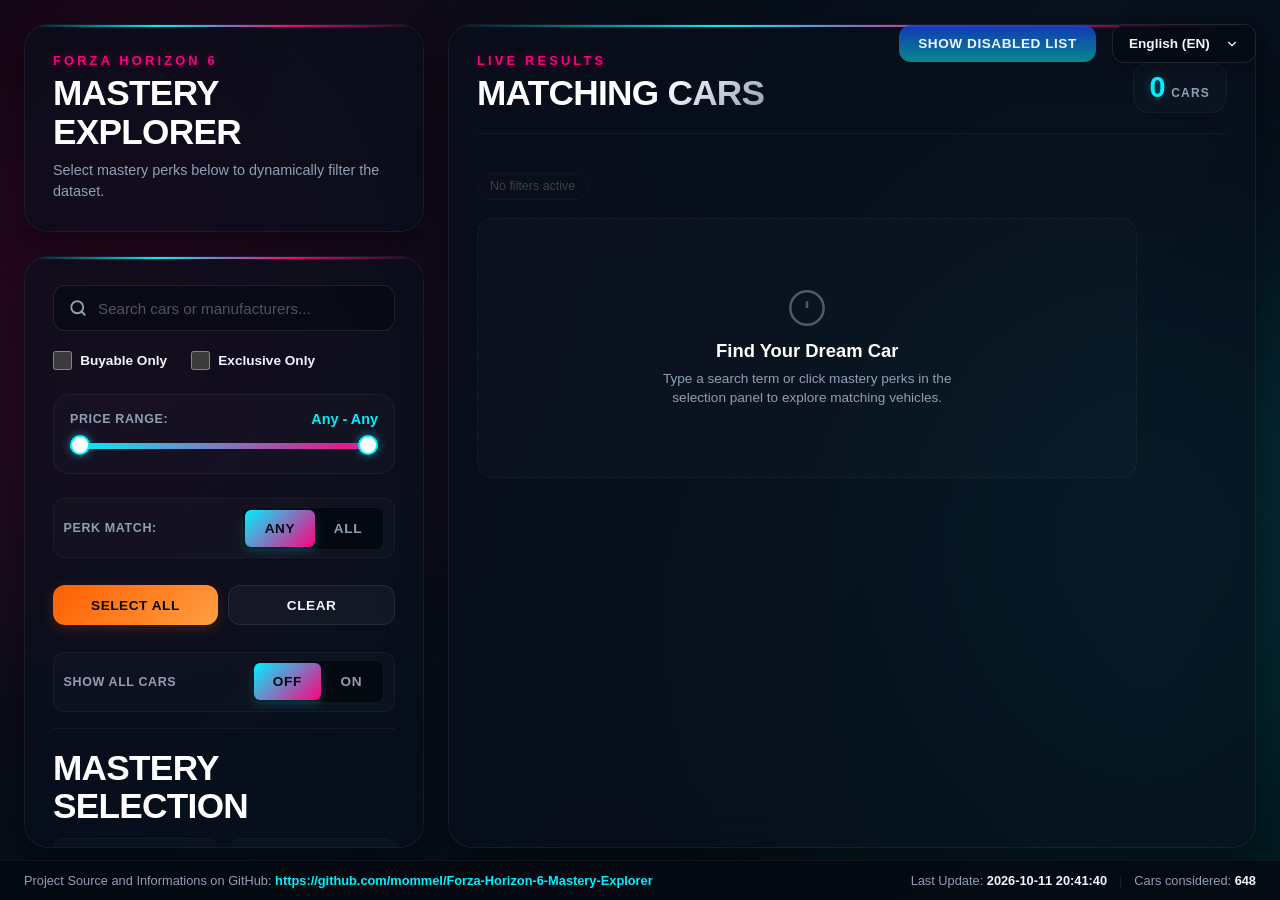
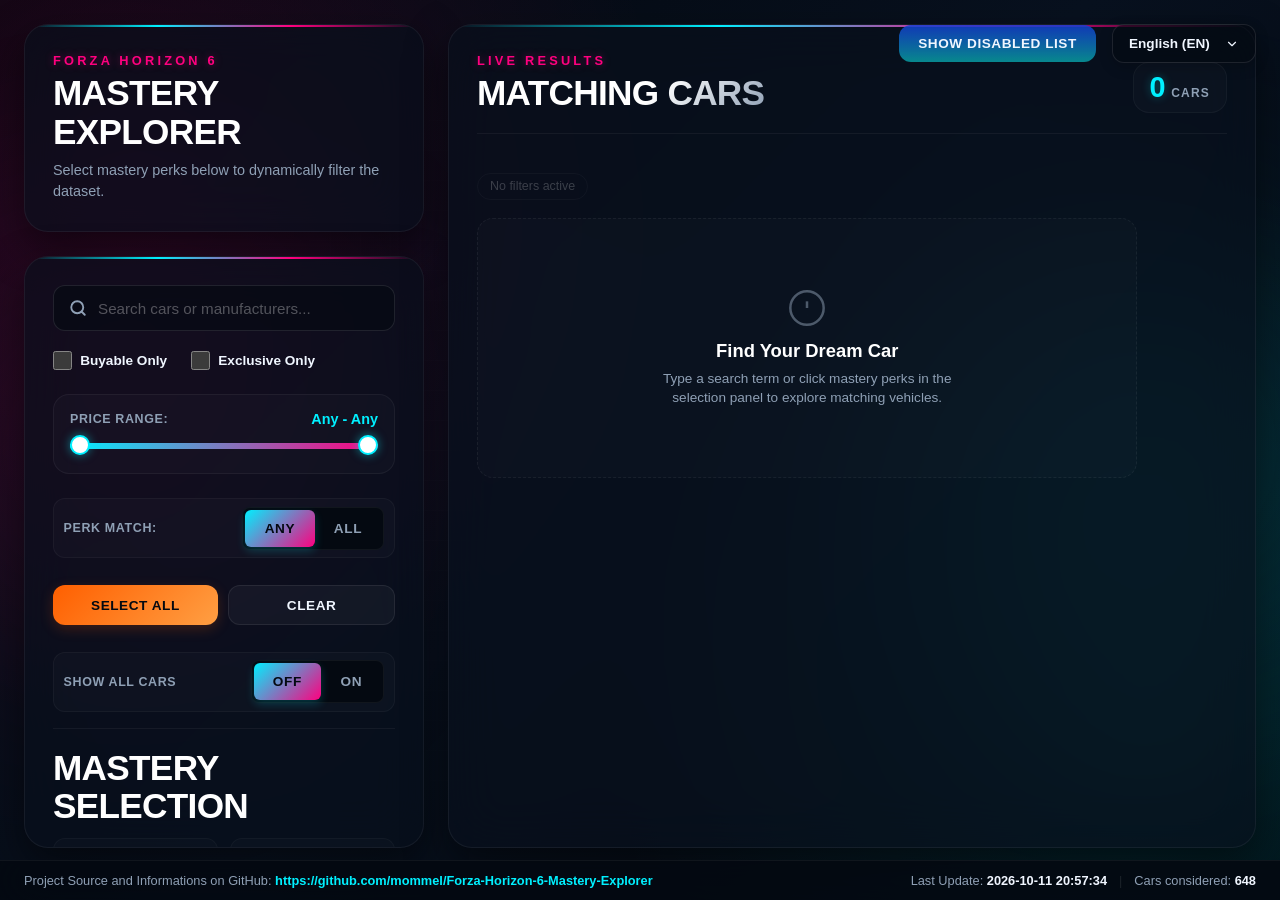
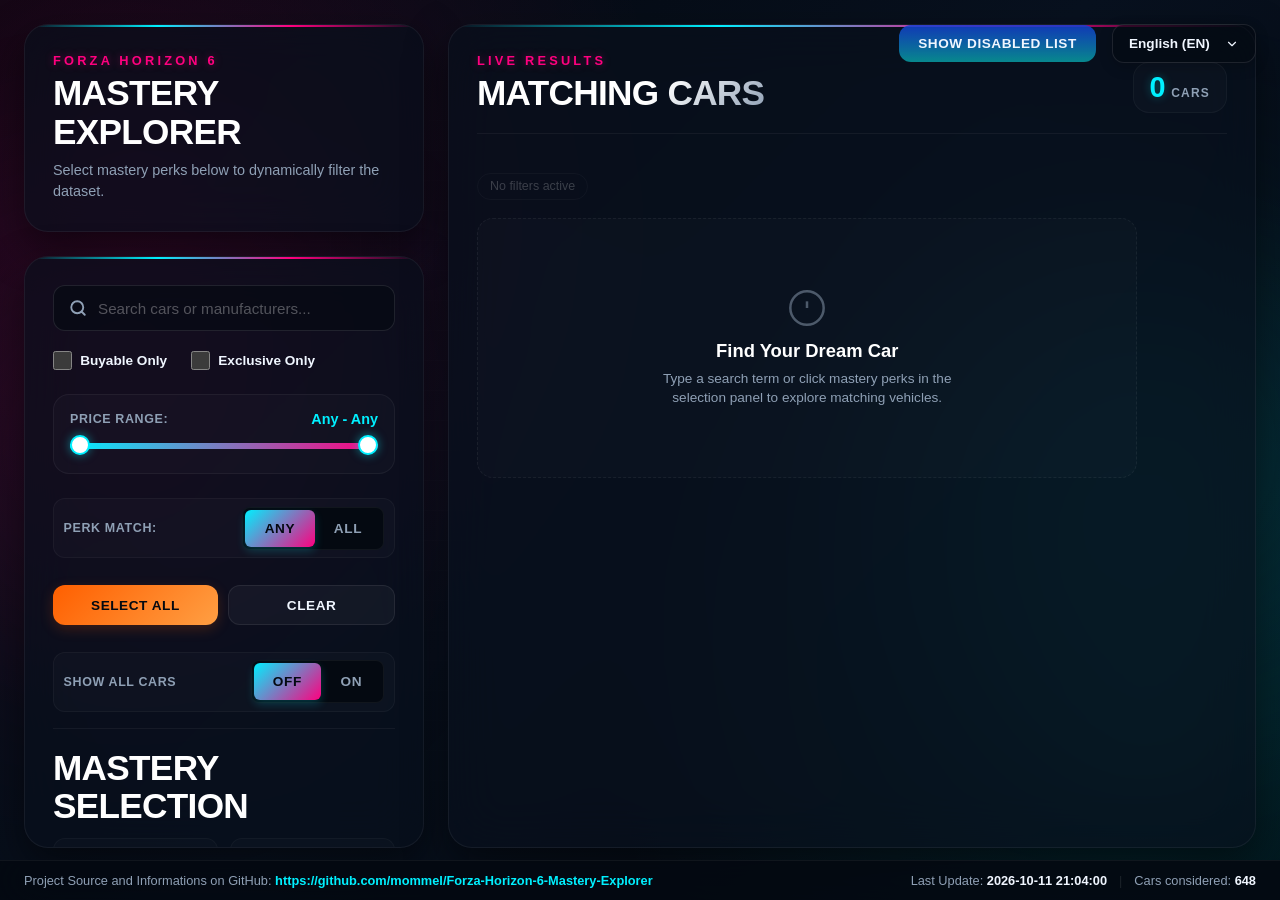
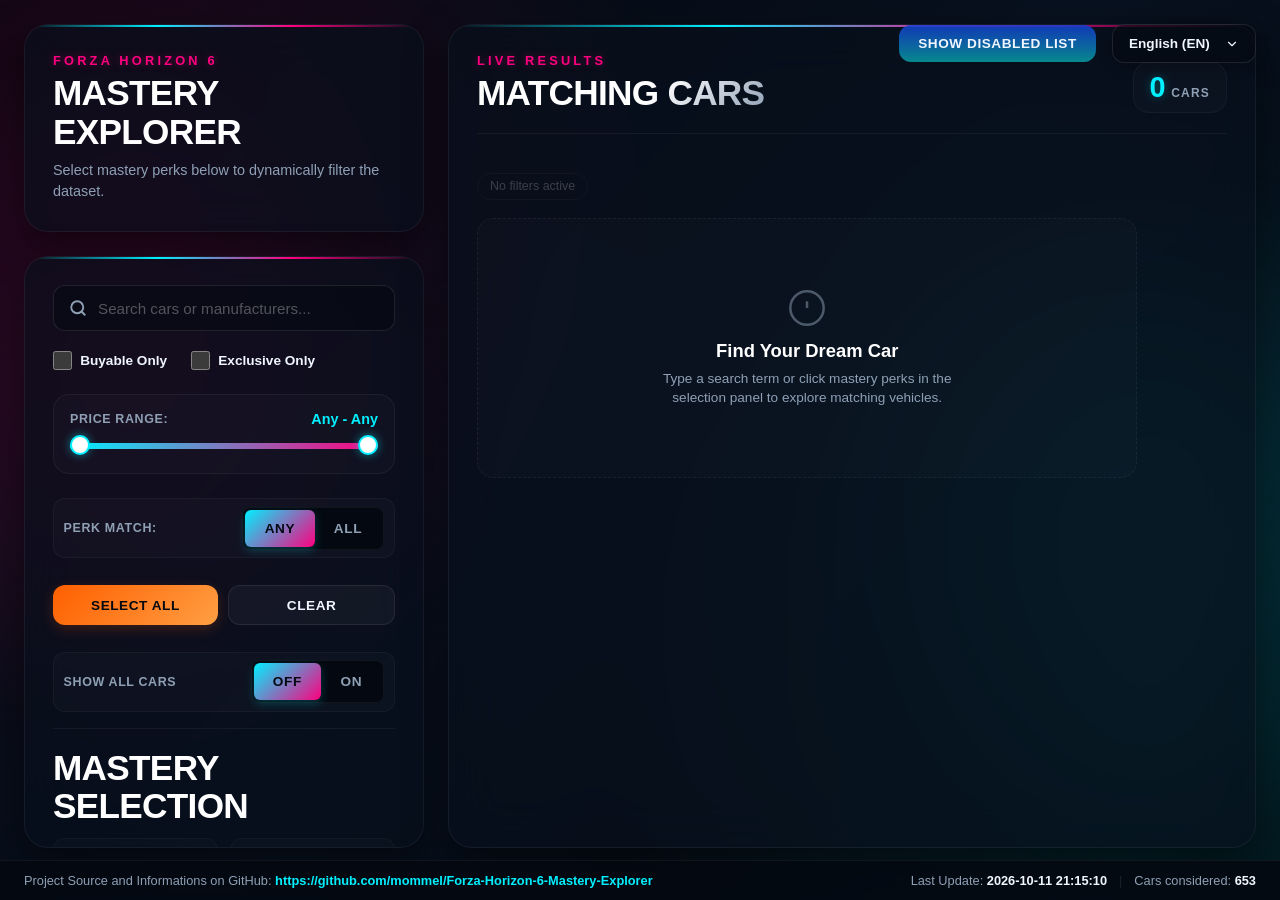
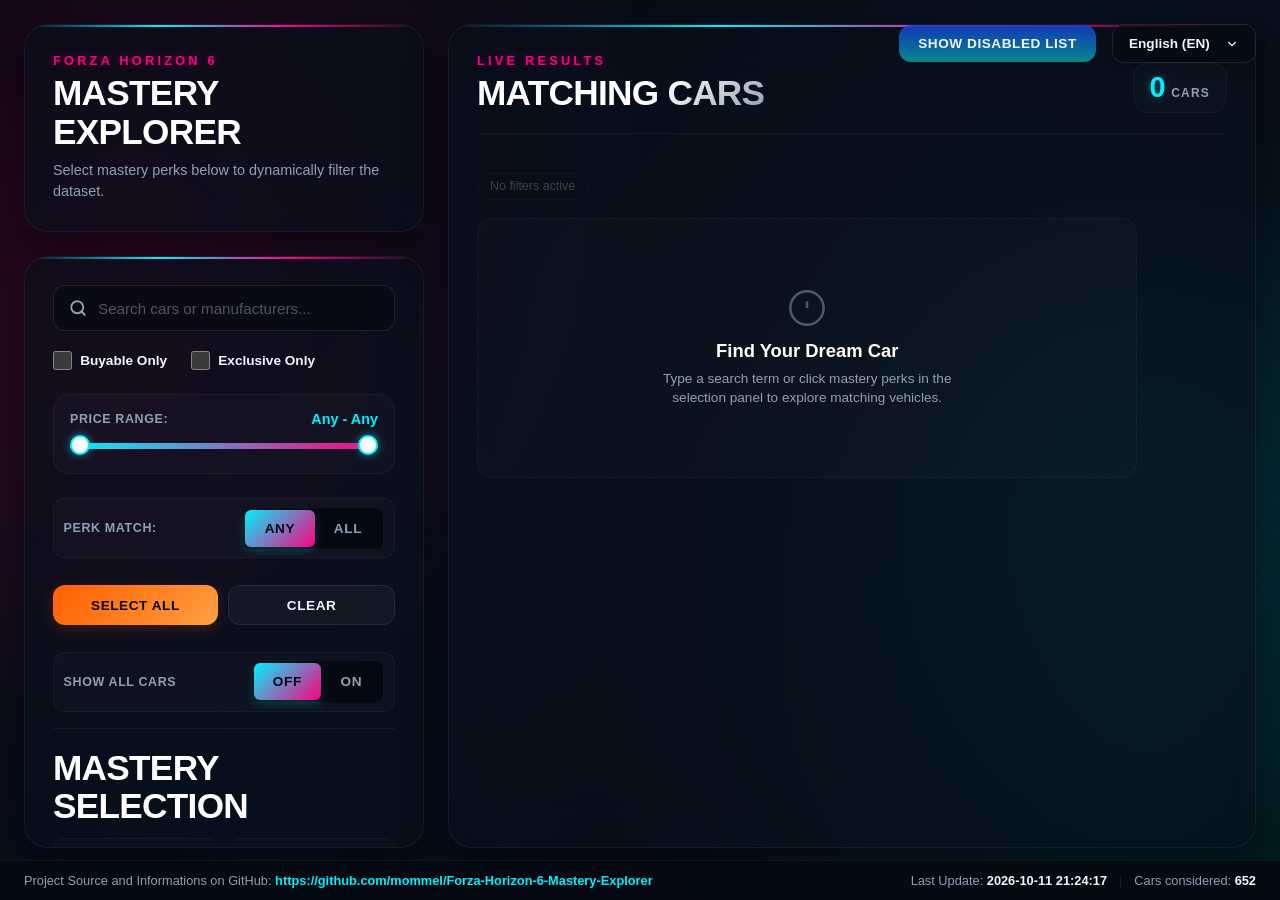
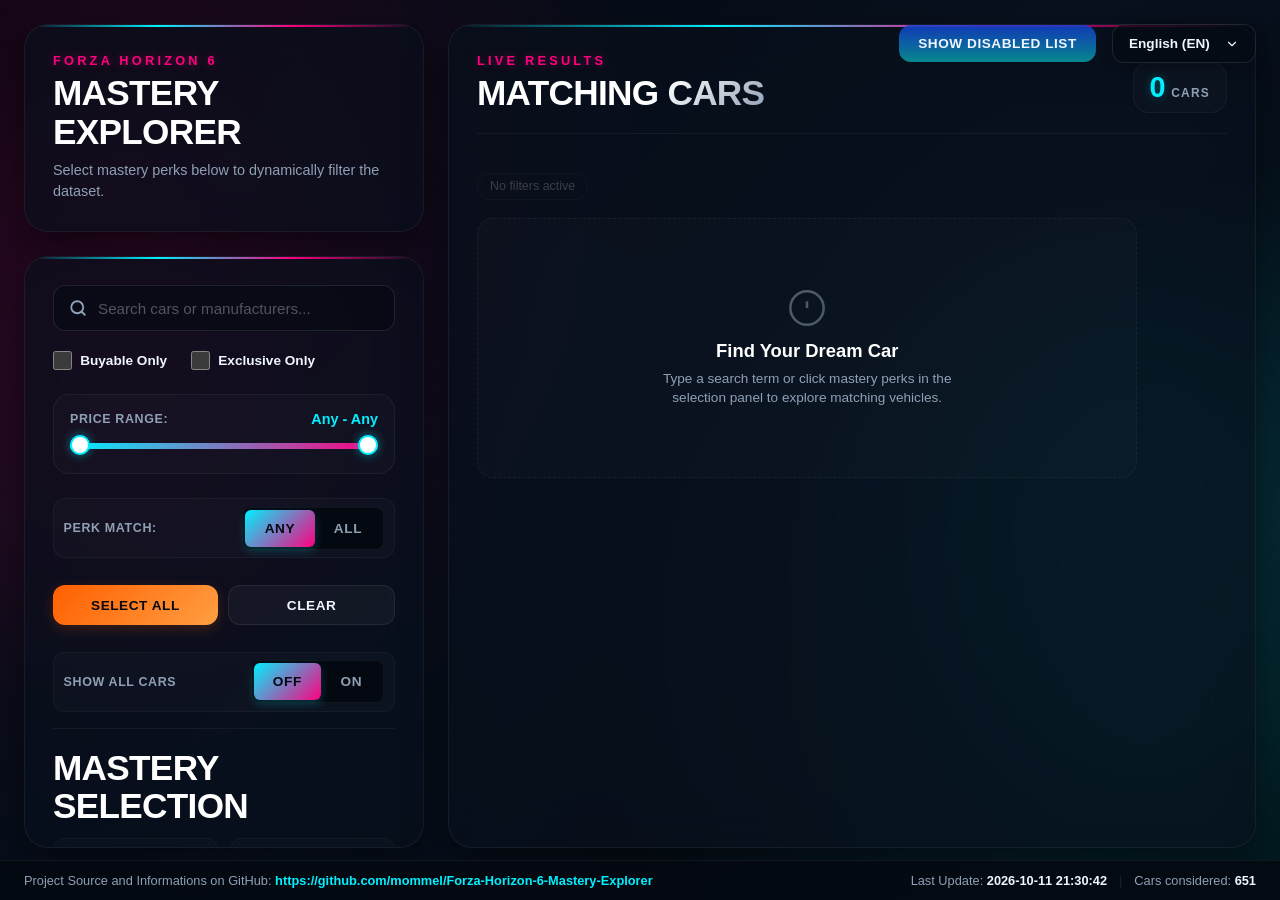
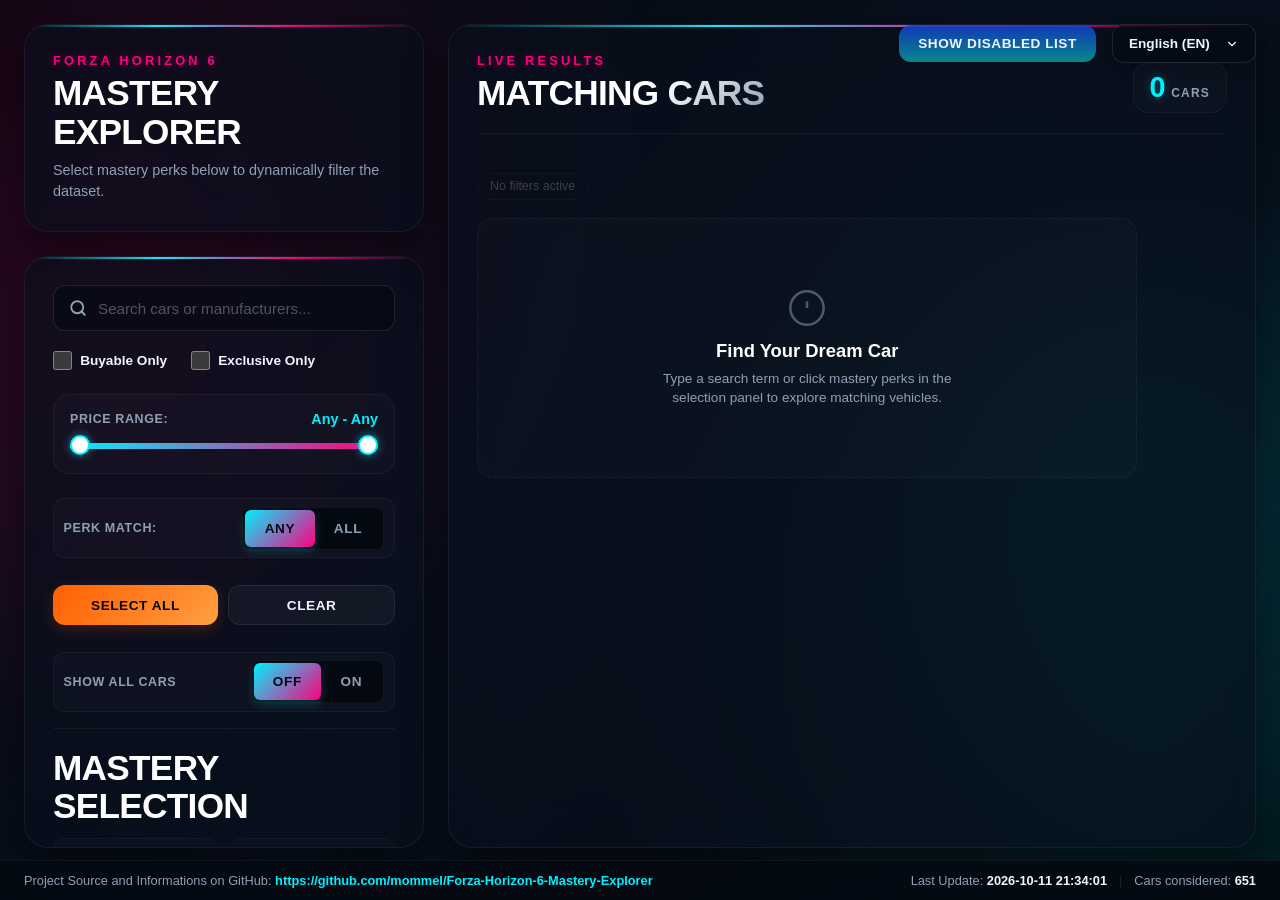
